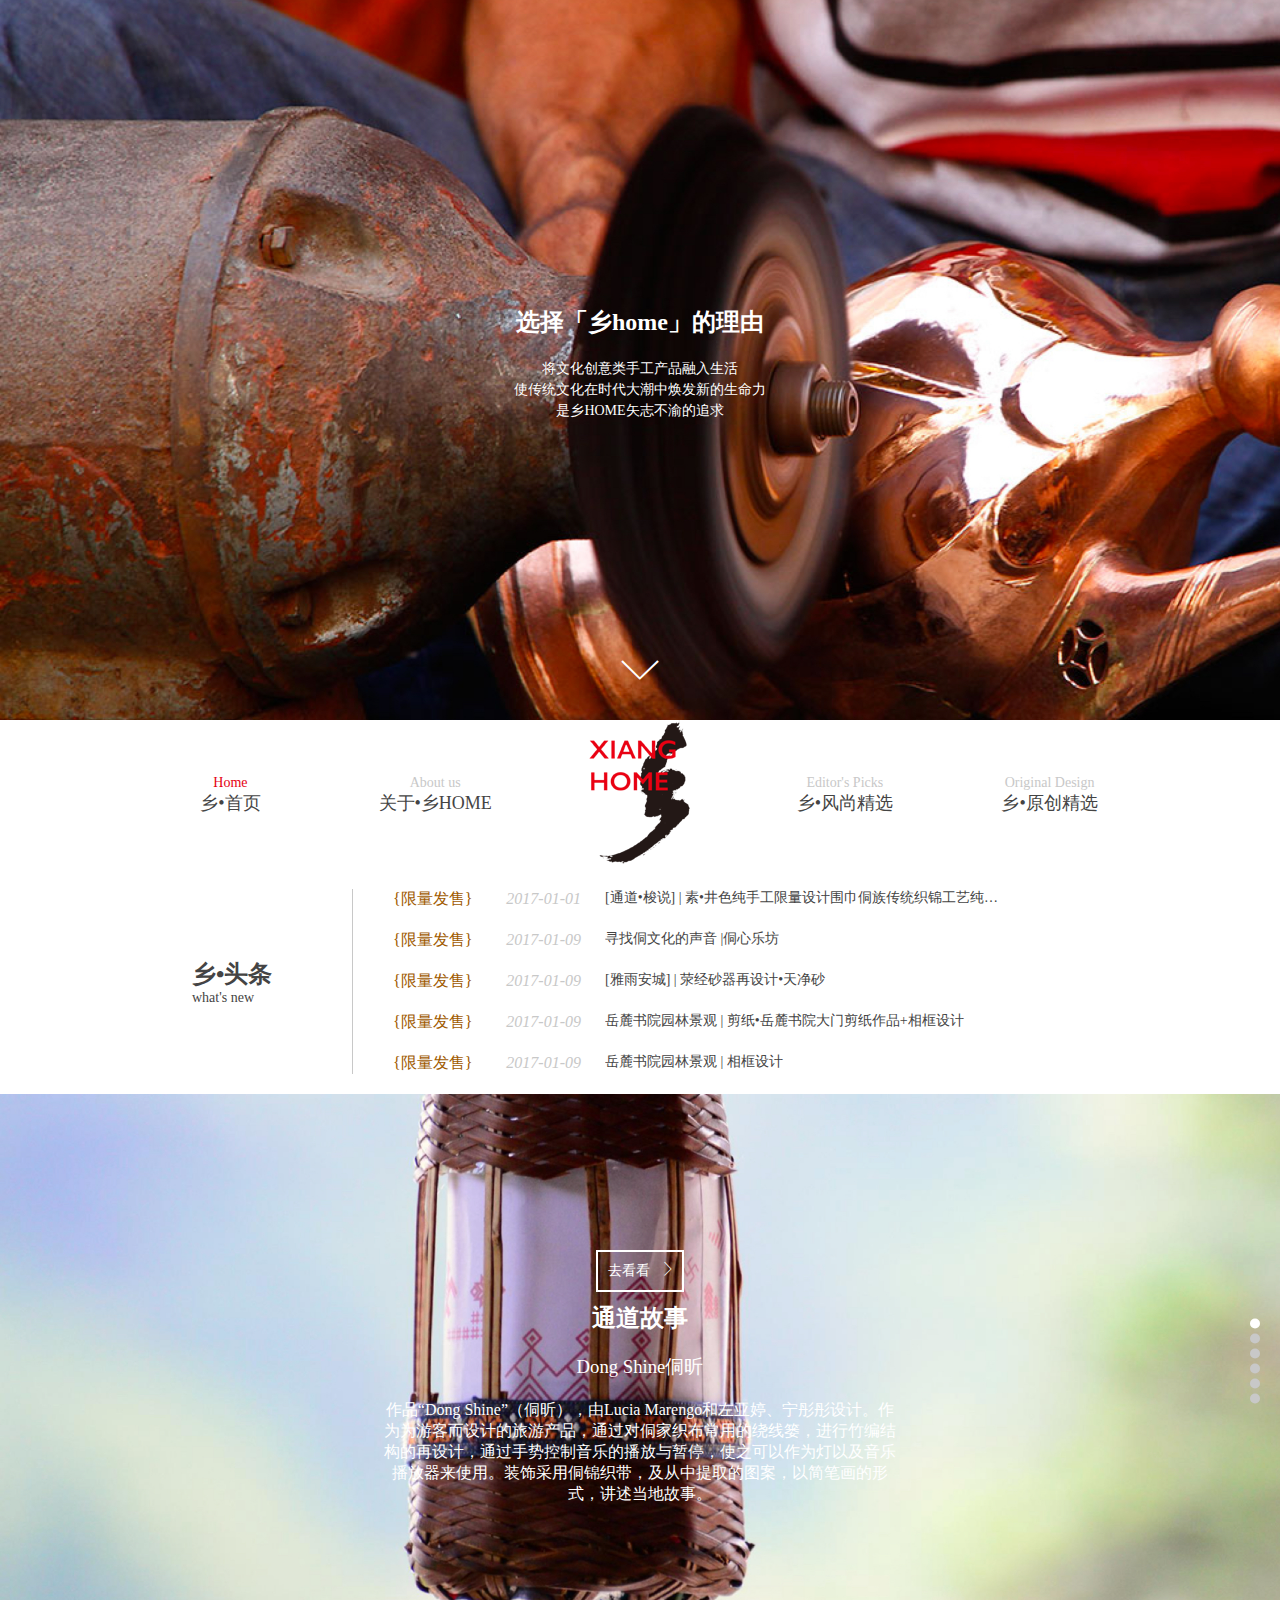
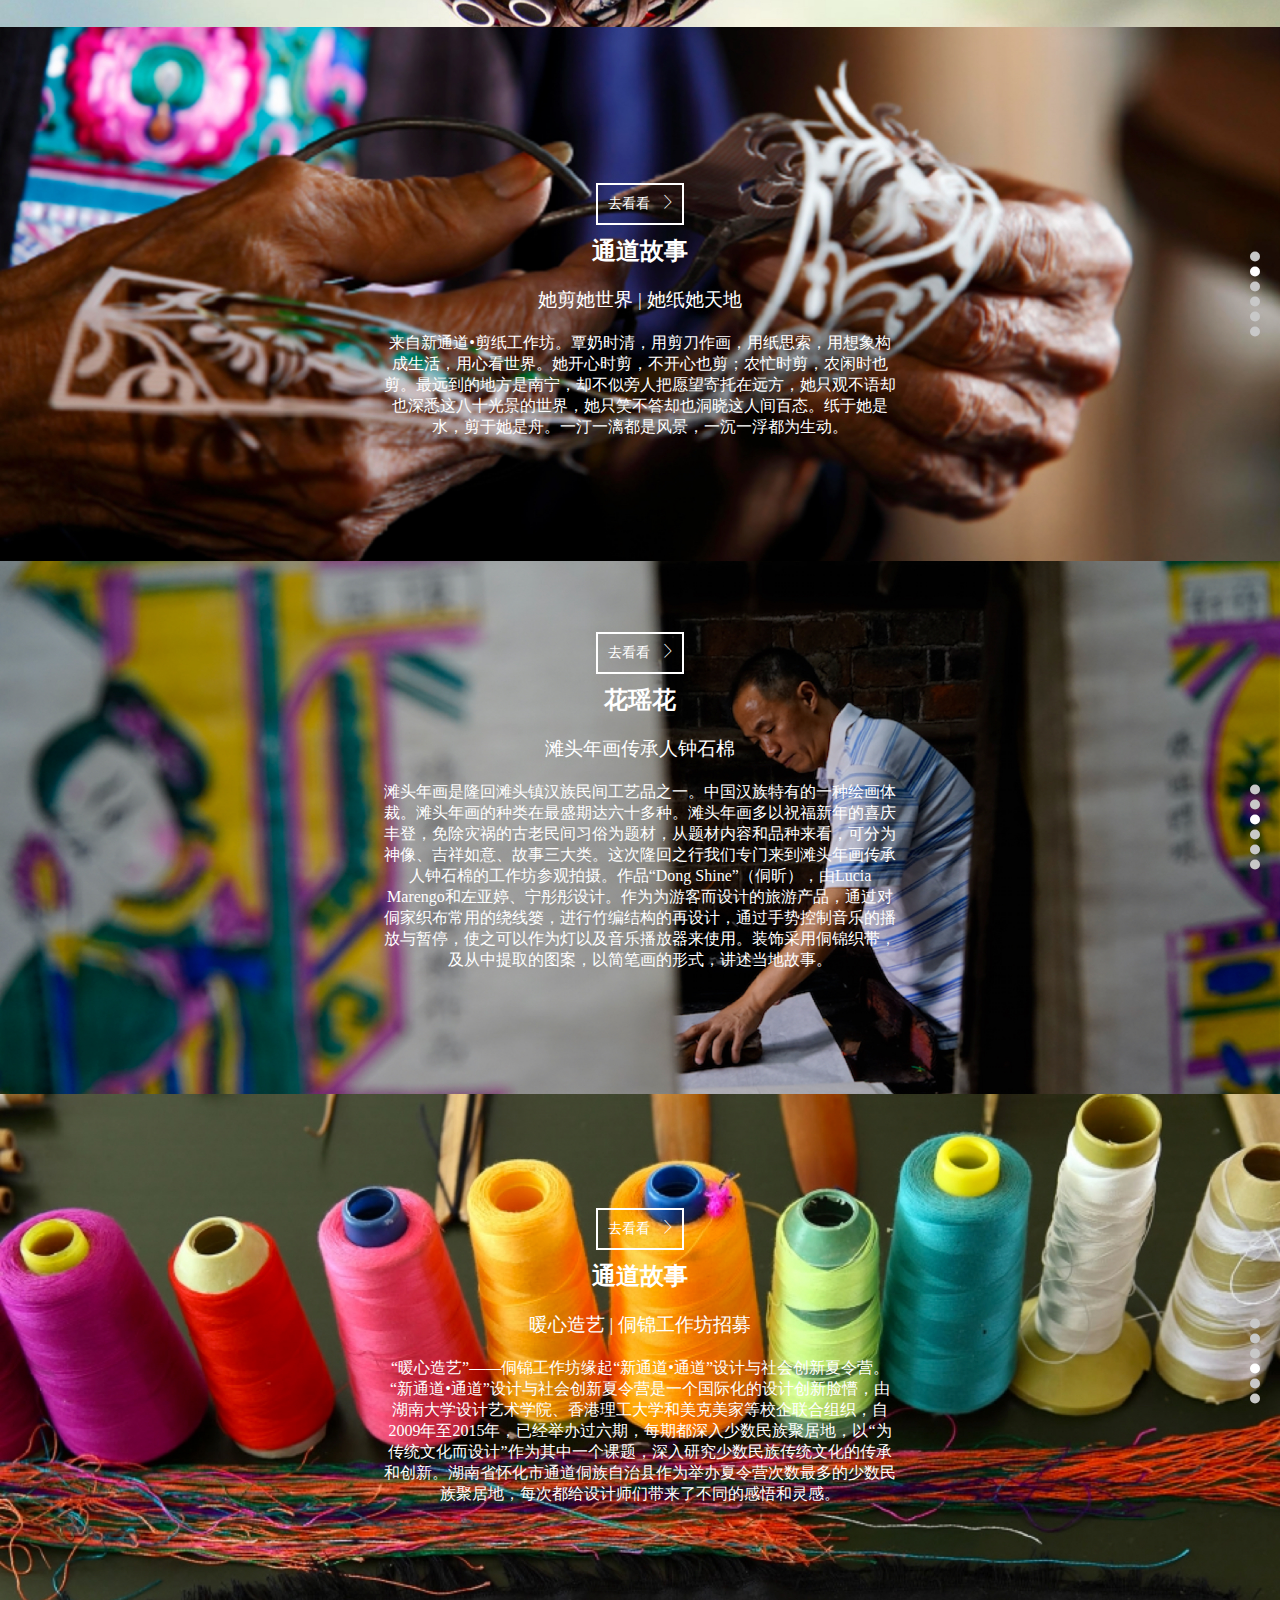
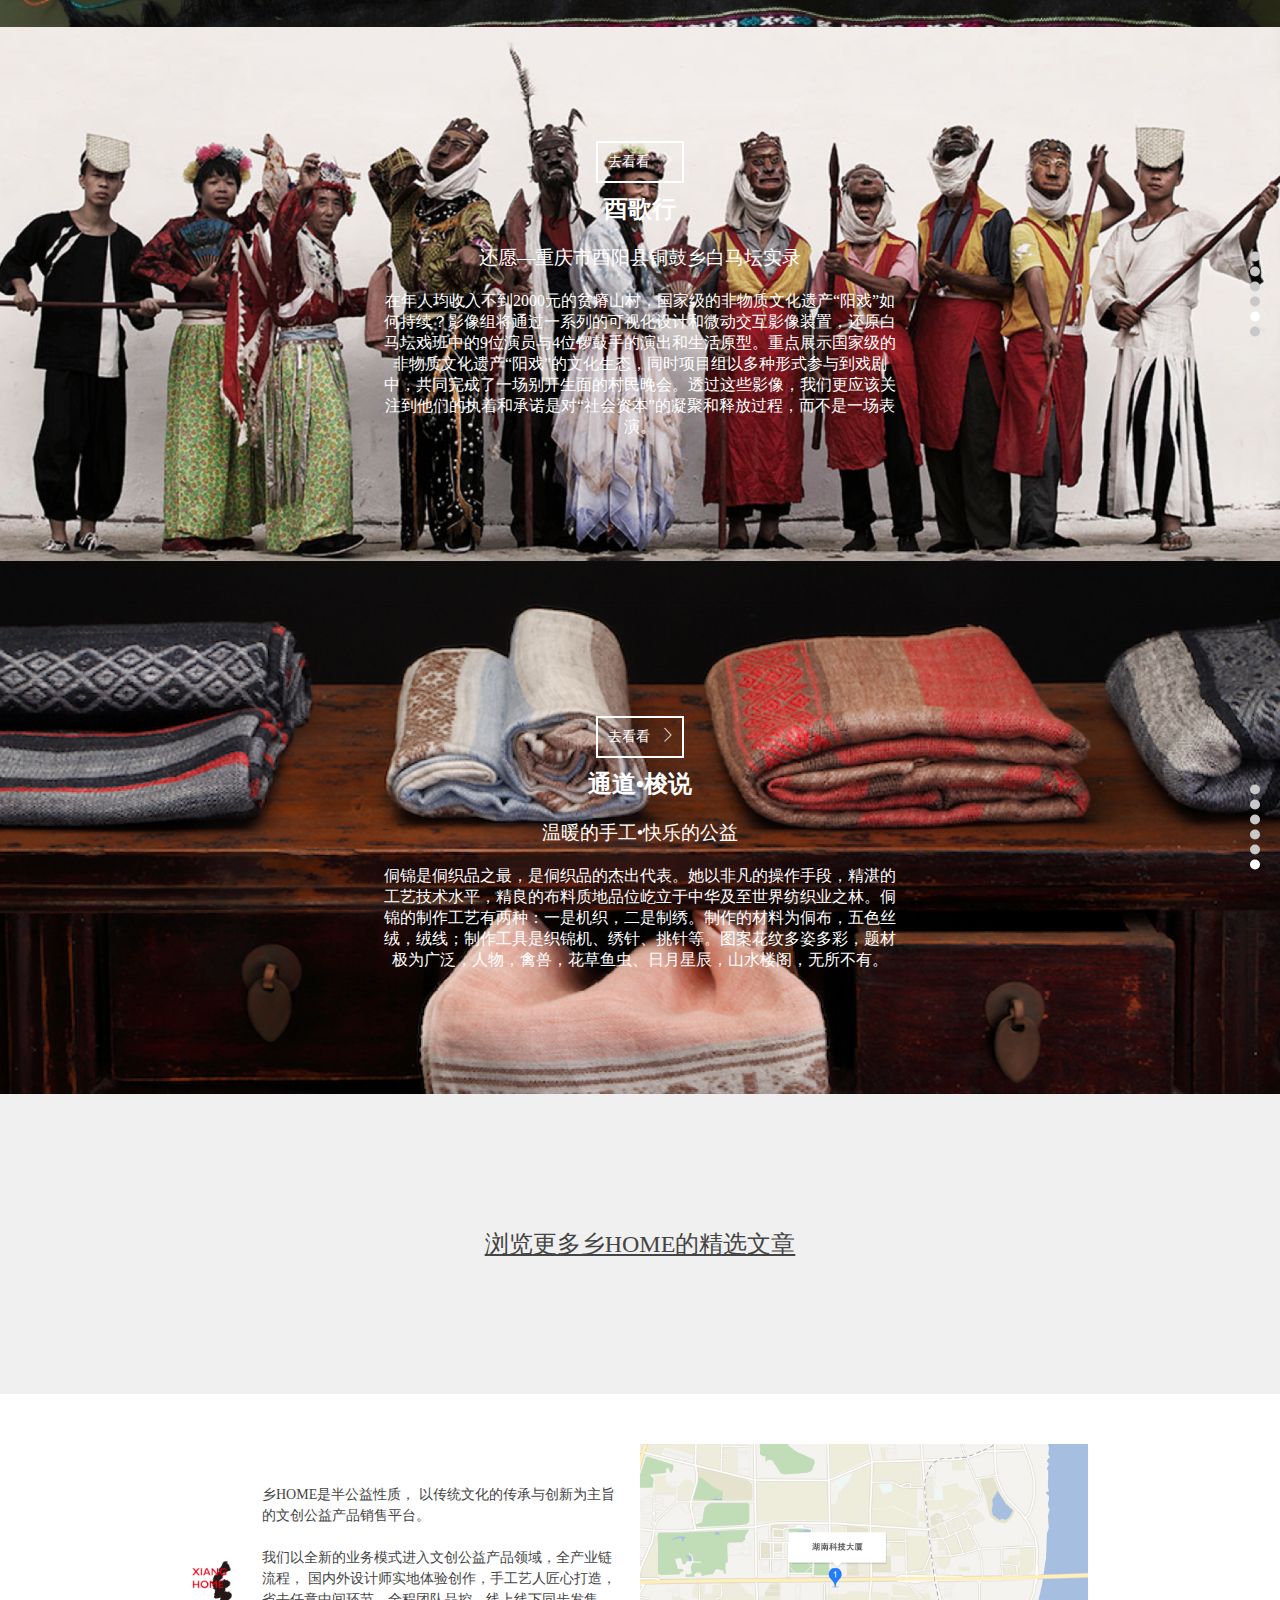
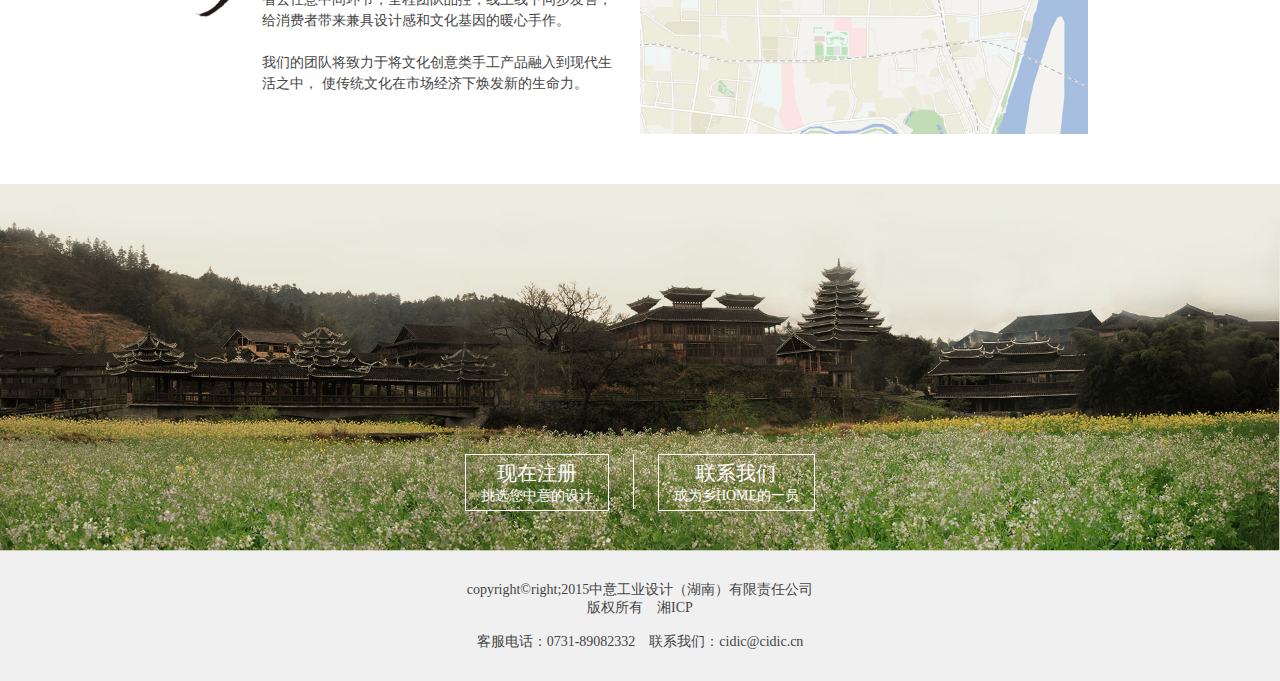
==== index.html @ becded0f "init" ====
<!DOCTYPE html>
<html>
<head>
    <meta charset="utf-8">
    <title>乡HOME</title>
    <link type="text/css" rel="stylesheet" href="static/css/src/icon.css">
    <link type="text/css" rel="stylesheet" href="static/css/src/main.css">
    <link type="text/css" rel="stylesheet" href="static/css/src/index.css">
</head>
<body>
<section class="zyPageTop">
    <img src="data/images/index/1.jpg">
    <div class="zyInfo">
        <h2 class="zyTitle">选择「乡home」的理由</h2>
        <p class="zyDescription">
            将文化创意类手工产品融入生活<br>
            使传统文化在时代大潮中焕发新的生命力<br>
            是乡HOME矢志不渝的追求
        </p>
    </div>
    <div class="zyDown icon-arrow-down"></div>
</section>

<script src="menu.js"></script>

<section class="zyFeatured">
    <h2 class="zyTitle">
        乡•头条
        <span class="zySubTitle">what's new</span>
    </h2>
    <ul class="zyFeaturedList">
        <li>
            <span class="zyItemType">{限量发售}</span>
            <span class="zyItemDate">2017-01-01</span>
            <h3 class="zyItemTitle zyTextEllipsis">[通道•梭说] | 素•井色纯手工限量设计围巾侗族传统织锦工艺纯棉  [2月...</h3>
        </li>
        <li>
            <span class="zyItemType">{限量发售}</span>
            <span class="zyItemDate">2017-01-09</span>
            <h3 class="zyItemTitle zyTextEllipsis">寻找侗文化的声音 |侗心乐坊</h3>
        </li>
        <li>
            <span class="zyItemType">{限量发售}</span>
            <span class="zyItemDate">2017-01-09</span>
            <h3 class="zyItemTitle zyTextEllipsis">[雅雨安城] | 荥经砂器再设计•天净砂</h3>
        </li>
        <li>
            <span class="zyItemType">{限量发售}</span>
            <span class="zyItemDate">2017-01-09</span>
            <h3 class="zyItemTitle zyTextEllipsis">岳麓书院园林景观 | 剪纸•岳麓书院大门剪纸作品+相框设计</h3>
        </li>
        <li>
            <span class="zyItemType">{限量发售}</span>
            <span class="zyItemDate">2017-01-09</span>
            <h3 class="zyItemTitle zyTextEllipsis">岳麓书院园林景观 | 相框设计</h3>
        </li>
    </ul>
</section>

<section class="zyPosts">
    <div class="zyPostsItem">
        <img src="data/images/index/l_articlefm1.jpg">
        <div class="zyInfo">
            <a href="#" class="zyLink">
                去看看
                <span class="icon-arrow-right"></span>
            </a>
            <h2 class="zyCategory">通道故事</h2>
            <h3 class="zyTitle">Dong Shine侗昕</h3>
            <p class="zyDescription">
                作品“Dong Shine”（侗昕），由Lucia Marengo和左亚婷、宁彤彤设计。作为为游客而设计的旅游产品，通过对侗家织布常用的绕线篓，进行竹编结构的再设计，通过手势控制音乐的播放与暂停，使之可以作为灯以及音乐播放器来使用。装饰采用侗锦织带，及从中提取的图案，以简笔画的形式，讲述当地故事。
            </p>
        </div>
        <div class="zyPagination">
            <span class="zyItem zyActive"></span>
            <span class="zyItem"></span>
            <span class="zyItem"></span>
            <span class="zyItem"></span>
            <span class="zyItem"></span>
            <span class="zyItem"></span>
        </div>
    </div>
    <div class="zyPostsItem">
        <img src="data/images/index/l_articlefm2.jpg">
        <div class="zyInfo">
            <a href="#" class="zyLink">
                去看看
                <span class="icon-arrow-right"></span>
            </a>
            <h2 class="zyCategory">通道故事</h2>
            <h3 class="zyTitle">她剪她世界 | 她纸她天地</h3>
            <p class="zyDescription">
                来自新通道•剪纸工作坊。覃奶时清，用剪刀作画，用纸思索，用想象构成生活，用心看世界。她开心时剪，不开心也剪；农忙时剪，农闲时也剪。最远到的地方是南宁，却不似旁人把愿望寄托在远方，她只观不语却也深悉这八十光景的世界，她只笑不答却也洞晓这人间百态。纸于她是水，剪于她是舟。一汀一漓都是风景，一沉一浮都为生动。
            </p>
        </div>
        <div class="zyPagination">
            <span class="zyItem"></span>
            <span class="zyItem zyActive"></span>
            <span class="zyItem"></span>
            <span class="zyItem"></span>
            <span class="zyItem"></span>
            <span class="zyItem"></span>
        </div>
    </div>
    <div class="zyPostsItem">
        <img src="data/images/index/l_articlefm3.jpg">
        <div class="zyInfo">
            <a href="#" class="zyLink">
                去看看
                <span class="icon-arrow-right"></span>
            </a>
            <h2 class="zyCategory">花瑶花</h2>
            <h3 class="zyTitle">滩头年画传承人钟石棉</h3>
            <p class="zyDescription">
                滩头年画是隆回滩头镇汉族民间工艺品之一。中国汉族特有的一种绘画体裁。滩头年画的种类在最盛期达六十多种。滩头年画多以祝福新年的喜庆丰登，免除灾祸的古老民间习俗为题材，从题材内容和品种来看，可分为神像、吉祥如意、故事三大类。这次隆回之行我们专门来到滩头年画传承人钟石棉的工作坊参观拍摄。作品“Dong Shine”（侗昕），由Lucia Marengo和左亚婷、宁彤彤设计。作为为游客而设计的旅游产品，通过对侗家织布常用的绕线篓，进行竹编结构的再设计，通过手势控制音乐的播放与暂停，使之可以作为灯以及音乐播放器来使用。装饰采用侗锦织带，及从中提取的图案，以简笔画的形式，讲述当地故事。
            </p>
        </div>
        <div class="zyPagination">
            <span class="zyItem"></span>
            <span class="zyItem"></span>
            <span class="zyItem zyActive"></span>
            <span class="zyItem"></span>
            <span class="zyItem"></span>
            <span class="zyItem"></span>
        </div>
    </div>
    <div class="zyPostsItem">
        <img src="data/images/index/l_articlefm4.jpg">
        <div class="zyInfo">
            <a href="#" class="zyLink">
                去看看
                <span class="icon-arrow-right"></span>
            </a>
            <h2 class="zyCategory">通道故事</h2>
            <h3 class="zyTitle">暖心造艺 | 侗锦工作坊招募</h3>
            <p class="zyDescription">
                “暖心造艺”——侗锦工作坊缘起“新通道•通道”设计与社会创新夏令营。“新通道•通道”设计与社会创新夏令营是一个国际化的设计创新脸懵，由湖南大学设计艺术学院、香港理工大学和美克美家等校企联合组织，自2009年至2015年，已经举办过六期，每期都深入少数民族聚居地，以“为传统文化而设计”作为其中一个课题，深入研究少数民族传统文化的传承和创新。湖南省怀化市通道侗族自治县作为举办夏令营次数最多的少数民族聚居地，每次都给设计师们带来了不同的感悟和灵感。
            </p>
        </div>
        <div class="zyPagination">
            <span class="zyItem"></span>
            <span class="zyItem"></span>
            <span class="zyItem"></span>
            <span class="zyItem zyActive"></span>
            <span class="zyItem"></span>
            <span class="zyItem"></span>
        </div>
    </div>
    <div class="zyPostsItem">
        <img src="data/images/index/l_articlefm5.jpg">
        <div class="zyInfo">
            <a href="#" class="zyLink">
                去看看
                <span class="icon-arrow-right"></span>
            </a>
            <h2 class="zyCategory">酉歌行</h2>
            <h3 class="zyTitle">还愿—重庆市酉阳县铜鼓乡白马坛实录</h3>
            <p class="zyDescription">
                在年人均收入不到2000元的贫瘠山村，国家级的非物质文化遗产“阳戏”如何持续？影像组将通过一系列的可视化设计和微动交互影像装置，还原白马坛戏班中的9位演员与4位锣鼓手的演出和生活原型。重点展示国家级的非物质文化遗产“阳戏”的文化生态，同时项目组以多种形式参与到戏剧中，共同完成了一场别开生面的村民晚会。透过这些影像，我们更应该关注到他们的执着和承诺是对“社会资本”的凝聚和释放过程，而不是一场表演。
            </p>
        </div>
        <div class="zyPagination">
            <span class="zyItem"></span>
            <span class="zyItem"></span>
            <span class="zyItem"></span>
            <span class="zyItem"></span>
            <span class="zyItem zyActive"></span>
            <span class="zyItem"></span>
        </div>
    </div>
    <div class="zyPostsItem">
        <img src="data/images/index/l_articlefm6.jpg">
        <div class="zyInfo">
            <a href="#" class="zyLink">
                去看看
                <span class="icon-arrow-right"></span>
            </a>
            <h2 class="zyCategory">通道•梭说</h2>
            <h3 class="zyTitle">温暖的手工•快乐的公益</h3>
            <p class="zyDescription">
                侗锦是侗织品之最，是侗织品的杰出代表。她以非凡的操作手段，精湛的工艺技术水平，精良的布料质地品位屹立于中华及至世界纺织业之林。侗锦的制作工艺有两种：一是机织，二是制绣。制作的材料为侗布，五色丝绒，绒线；制作工具是织锦机、绣针、挑针等。图案花纹多姿多彩，题材极为广泛，人物，禽兽，花草鱼虫、日月星辰，山水楼阁，无所不有。
            </p>
        </div>
        <div class="zyPagination">
            <span class="zyItem"></span>
            <span class="zyItem"></span>
            <span class="zyItem"></span>
            <span class="zyItem"></span>
            <span class="zyItem"></span>
            <span class="zyItem zyActive"></span>
        </div>
    </div>
    <div class="zyPostsItem">
        <a class="zyMore">浏览更多乡HOME的精选文章</a>
    </div>
</section>

<section class="zyAbout">
    <div class="zyInfo zyColumn">
        乡HOME是半公益性质，
        以传统文化的传承与创新为主旨的文创公益产品销售平台。
        <br><br>
        我们以全新的业务模式进入文创公益产品领域，全产业链流程，
        国内外设计师实地体验创作，手工艺人匠心打造，
        省去任意中间环节，全程团队品控，线上线下同步发售，
        给消费者带来兼具设计感和文化基因的暖心手作。
        <br><br>
        我们的团队将致力于将文化创意类手工产品融入到现代生活之中，
        使传统文化在市场经济下焕发新的生命力。
    </div>
    <img class="zyAddressImg zyColumn" src="static/images/src/address.jpg">
</section>

<section class="zyAction">
    <img src="data/images/index/3.jpg">
    <div class="zyActionBtns">
        <a href="#" class="zyActionBtn">
            现在注册
            <span class="zyText">挑选您中意的设计</span>
        </a>
        <span class="zySep">分割线</span>
        <a href="#" class="zyActionBtn">
            联系我们
            <span class="zyText">成为乡HOME的一员</span>
        </a>
    </div>
</section>

<script src="footer.js"></script>

<script src="static/js/lib/jquery-2.0.3.min.js"></script>
<script>
var pageName="index";
</script>
<script src='static/js/src/common.js'></script>
</body>
</html>
---- static/css/src/icon.css ----
@font-face {
  font-family: 'icomoon';
  src:  url('fonts/icomoon.eot?c2fz3b');
  src:  url('fonts/icomoon.eot?c2fz3b#iefix') format('embedded-opentype'),
    url('fonts/icomoon.ttf?c2fz3b') format('truetype'),
    url('fonts/icomoon.woff?c2fz3b') format('woff'),
    url('fonts/icomoon.svg?c2fz3b#icomoon') format('svg');
  font-weight: normal;
  font-style: normal;
}

[class^="icon-"], [class*=" icon-"] {
  /* use !important to prevent issues with browser extensions that change fonts */
  font-family: 'icomoon' !important;
  speak: none;
  font-style: normal;
  font-weight: normal;
  font-variant: normal;
  text-transform: none;
  line-height: 1;

  /* Better Font Rendering =========== */
  -webkit-font-smoothing: antialiased;
  -moz-osx-font-smoothing: grayscale;
}

.icon-arrow-left:before {
  content: "\e900";
}
.icon-arrow-top:before {
  content: "\e901";
}
.icon-arrow-right:before {
  content: "\e902";
}
.icon-user:before {
  content: "\e903";
}
.icon-star:before {
  content: "\e904";
}
.icon-arrow-down:before {
  content: "\e905";
}
---- static/css/src/main.css ----
body{
    padding: 0px;
    margin: 0px;
    font-family: Arail,"Microsoft YaHei","Heiti";
    color: #444;
}
a{
    text-decoration: none;
}
ul{
    list-style: none;
    padding: 0px;
    margin: 0px;
}
li{
    display: inline-block;
}
img{
    width: 100%;
    height: auto;
    display: block;
}
.zyTextEllipsis{
    overflow: hidden;
    white-space: nowrap;
    text-overflow: ellipsis;
}

.zyLogo img{
    width: auto;
    display: inline;
}
.zyMain{
    width: 70%;
    margin: 40px auto;
}
.zyDown{
    color: #fff;
    font-size: 20px;
    position: absolute;
    bottom:40px;
    left:50%;
    transform:translateX(-50%);
    cursor: pointer;
}
.zyHidden{
    display: none!important;
}
/*****************components********************/
.zyInputGroup{
    position: relative;
    display: flex;
    margin: 20px 0px;
}
.zyInputGroup .zyInput{
    border-top-left-radius: 5px;
    border-bottom-left-radius: 5px;
    flex:1;
    border:2px solid #444;
    box-sizing: border-box;
    padding:0px 10px;
}
.zyInputGroup .zyBtn{
    height: 40px;
    line-height: 40px;
    width: 100px;
    text-align: center;
    background: #444;
    color: #fff;
    border-top-right-radius: 5px;
    border-bottom-right-radius: 5px;
    margin-left: auto;
    border: none;
    cursor: pointer;
}

/***************menu*****************/
.zyMenu{
    width: 80%;
    margin: 0px auto;
    text-align: center;
    font-size: 0px;
}
.zyMenu li{
    width: 20%;
    vertical-align: middle;
}
.zyMenu li a{
    color: #444;
    font-size: 18px;
    text-align: center;
    display: block;
}
.zyMenu li a .zyTop{
    color: #c8c8c8;
    font-size: 14px;
    display: block;
}
.zyMenu li a:hover .zyTop,.zyMenu li a.zyActive .zyTop{
    color: #e50112;
}
/************页面共用顶部*************/
.zyPageTop{
    text-align:center;
    position: relative;
}
.zyPageTop .zyArrow{
    position: absolute;
    bottom:40px;
    left: 50%;
}
.zyPageTop .zyInfo{
    position: absolute;
    top:50%;
    left:50%;
    transform:translate(-50%,-50%);
    color: #fff;
}
.zyPageTop .zyDescription{
    font-size: 14px;
    line-height: 21px;
}
.zyFooter{
    text-align: center;
    background: #f0f0f0;
    font-size: 14px;
    padding: 30px 0px;
}

/*********************lists***********************/
/**
*风尚精选分类
*/
.zyList{
    margin: 20px auto;
}
.zyList .zyItem{
    display: inline-block;
    margin: 10px 5px;
    border-radius: 5px;
    background: #f0f0f0;
    color: #444;
    padding: 0px 15px;
    height: 87px;
    line-height: 87px;
    vertical-align: top;
    min-width: 100px;
    text-align: center;
}
.zyList .zyItem.zyTitle{
    border-right: 1px solid #c8c8c8;
    border-radius: 0px;
    padding: 0px 30px 0px 0px;
    background: url(../../images/src/fashionFeatured.png) no-repeat;
    height: 87px;
    width: 271px;
}
.zyList .zyItem:not(.zyTitle):hover,.zyList .zyItem.zyActive{
    background: #000;
    color: #fff;
    cursor: pointer;
}
/**
* 评论
*/
.zyList1{
    margin: 20px 0px;
}
.zyList1 .zyItem{
    display: inline-block;
    margin: 5px 10px;
    border-radius: 5px;
    background: #f0f0f0;
    color: #444;
    width: 100px;
    height: 100px;
    padding: 10px;
    vertical-align: top;
}
.zyList1 .zyItem.zyTitle{
    background: url(../../images/src/comment.png) no-repeat left center;
    border-right: 1px solid #c8c8c8;
    border-radius: 0px;
    font-size: 24px;
    text-align: left;
    width: 158px;
    height: 100px;
    vertical-align: middle;
    padding-right: 20px;
}
.zyList1 .zyItem.zyTitle .zySubTitle{
    font-size: 16px;
}
.zyList1 .zyItem .zyDate{
    color: #c8c8c8;
    font-size: 12px;
}
.zyList1 .zyItem .zyContent{
    height: 80px;
    overflow: hidden;
    margin: 0px;
    font-size: 12px;
}
/*******
*原创精选的刷选
*/
.zyList2{

}
.zyList2 .zyItem{
    border-right: 1px solid #c8c8c8;
    color: #444;
    display: inline-block;
    width: 100px;
    text-align: center;
    margin-bottom: 50px;
}
.zyList2 .zyItem.zyTitle{
    background: url(../../images/src/original.png) no-repeat left center;
    border-right: 1px solid #c8c8c8;
    width: 270px;
    height: 93px;
    padding-right: 20px;
    float: left;
    margin: 0px;
}
.zyList2 .zyItem:not(.zyTitle):hover,.zyList2 .zyItem.zyActive{
    color: #a05a00;
    cursor: pointer;
}
/***
*原创精选刷选结果
*/
.zyList3{
    width: 90%;
    margin: auto;
    font-size: 0px;
}
.zyList3 .zyItem{
    width: 18%;
    margin-right: 2.5%;
    margin-top: 2.5%;
    display: inline-block;
    font-size:14px;
    vertical-align: top;
}
.zyList3 .zyItem:nth-child(5n){
    margin-right: 0px;
}
.zyList3 .zyItem .zyTitle{
    font-size: 16px;
    font-weight: normal;
    margin: 10px 0px;
    color: #444;
}
.zyList3 .zyItem .zyPrice{
    color: #e50112;
    font-style: italic;
}
.zyList3 .zyItem .zyTip{
    font-size: 12px;
    color: #c8c8c8;
}
/************************post list******************************/
.zyListFirstBig{
    margin: 30px auto;
    font-size: 0px;
}
.zyListFirstBig .zyItem{
    width: 32%;
    margin-top: 2%;
    margin-left: 2%;
    position: relative;
    vertical-align: top;
}
.zyListFirstBig .zyItem:nth-child(3n+1){
    margin-left: 0px;
}
.zyListFirstBig .zyItem.zyFirst{
    width: 66%;
    float: left;
}
.zyListFirstBig .zyItem .zyInfo{
    color: #fff;
    position: absolute;
    top:50%;
    left:50%;
    transform:translate(-50%,-50%);
    font-size:14px;
}
/**********************文章详情***************************/
.zyPostDetail{
    margin: 50px auto;
}
.zyPostDetail .zyInfo{
    text-align: center;
}
.zyPostDetail .zyInfo .zyDate{

}
.zyPostDetail .zyInfo .zyTitle{
    color: #444;
}

.zyPostDetail p{
    width: 80%;
    margin: 20px auto;
    font-size: 14px;
    line-height: 21px;
}
.zyPostDetail .zyCollect{
    text-align: center;
    width: 100px;
    margin: 50px auto;
    font-size: 20px;
    color: #444;
    cursor: pointer;
}
.zyPostDetail .zyCollect [class^="icon-"]{
    color: #c8c8c8;
}
.zyTags{
    margin: 20px 0px;
}
.zyTags .zyTag{
    border-radius: 20px;
    display: inline-block;
    margin: 5px;
    padding: 5px 10px;
    background: #c8c8c8;
}
.zyComments{

}
/**************文章详情页旁边的商品介绍**********************/
.zySidePanel{
    position: fixed;
    top:0px;
    right:0px;
    height: 100%;
    width: 100px;
    padding: 10px;
    background: #f0f0f0;
    box-sizing: border-box;
    transition:all 0.5s ease-in;
}
.zySidePanel .zyExpand{
    position: absolute;
    top:50%;
    left:-30px;
    font-size: 36px;
    font-weight: bold;
    cursor: pointer;
}
.zySidePanel .zyTitle{
    font-size: 18px;
    text-align: center;
    font-weight: normal;
    margin: 0px;
}
.zySidePanel .zyTitle .zySubTitle{
    font-size: 14px;
    display: block;
}
.zySidePanel .zySeg{
    font-size: 0px;
    border-top:1px dashed #c8c8c8;
    margin: 5px 0px;
}
.zySidePanel .zyLinks{
    display: block;
    margin: 10px 0px;
    position: relative;
    color: #444;
    background: #fff;
}
.zySidePanel .zyLinks img{
    width: 80px;
}
.zySidePanel .zyLinks .zyInfo{
    position: absolute;
    top:0px;
    left:80px;
    right:40px;
    height: 100%;
    padding: 5px;
    overflow: hidden;
    box-sizing: border-box;
    display: none;
}
.zySidePanel .zyLinks .zyMore{
    position: absolute;
    right: 5px;
    top:50%;
    transform:translateY(-50%);
    font-size: 14px;
    border: 1px solid #c8c8c8;
    border-radius: 5px;
    padding: 8px;
    display: none;
}
.zySidePanel .zyLinks .zyInfo .zyInfoTitle{
    font-size: 14px;
    margin: 0px;
}
.zySidePanel .zyLinks .zyInfo .zyInfoDesc{
    font-size: 10px;
    margin: 5px 0px;
}
.zySidePanel .zyLinks .zyInfo .zyInfoPrice{
    font-size: 16px;
    color: #e50112;
    position: absolute;
    bottom:5px;
    left:5px;
    background: #fff;
    width: 100%;
    height: 28px;
    line-height: 28px;
}
.zySidePanel.zyActive{
    width: 400px;
}
.zySidePanel.zyActive .zyLinks .zyInfo,.zySidePanel.zyActive .zyLinks .zyMore{
    display: block;
}
/*************************原创精品推荐********************/
.zyFeatureItem{
    position: relative;
    margin: 80px auto;
}
.zyFeatureItem .zyBg{

}
.zyFeatureItem .zyBgChild{
    width: auto;
    position: absolute;
    top:0px;
    left:50%;
    transform:translateX(-50%);
}
.zyFeatureItem .zyChildren{
    text-align: center;
    font-size: 0px;
    width: 88%;
    margin:-100px auto 0px auto;
}
.zyFeatureItem .zyChildren li{
    width: 23%;
    padding: 0 1%;
}
.zyFeatureItem .zyChildren1 li{
    width: 45%;
    padding:0 2%;
}
---- static/css/src/index.css ----
.zyFeatured{
    padding: 0px 15%;
    position: relative;
}
.zyFeatured .zyTitle{
    font-size: 24px;
    font-weight: bold;
    color: #444;
    display: inline-block;
    position: absolute;
    top:50%;
    left:15%;
    transform:translateY(-50%);
    margin: 0px;
}
.zyFeatured .zySubTitle{
    font-size:14px;
    font-weight: normal;
    display: block;
}
.zyFeaturedList{
    margin-left: 160px;
    border-left:1px solid #c8c8c8;
    padding: 0px 40px;
}
.zyFeaturedList li{
    display: block;
    margin: 20px 0px;
}
.zyFeaturedList .zyItemType{
    color: #a05a00;
}
.zyFeaturedList .zyItemDate{
    color: #c8c8c8;
    font-style: italic;
    margin: 0px 20px 0px 30px;
}
.zyFeaturedList .zyItemTitle{
    display: inline-block;
    width: 60%;
    margin: 0px;
    vertical-align: top;
    font-weight: normal;
    font-size: 14px;
    color: #444;
}

.zyPostsItem{
    position: relative;
}
.zyPostsItem .zyInfo{
    position: absolute;
    bottom:20%;
    right:50%;
    width: 40%;
    transform:translateX(50%);
    color: #fff;
    text-align: center;
}
.zyPostsItem .zyLink{
    padding: 10px;
    border: 2px solid #fff;
    color: #fff;
    display: inline-block;
    font-size: 14px;
}
.zyPostsItem .zyLink [class^="icon-"]{
    margin-left: 10px;
}
.zyPostsItem .zyCategory{
    margin: 10px 0px;
}
.zyPostsItem .zyTitle{
    margin: 20px 10px;
    font-weight: normal;
}
.zyPostsItem .zyMore{
    background: #f0f0f0;
    height: 300px;
    line-height: 300px;
    text-decoration: underline;
    font-size: 24px;
    display: block;
    text-align: center;
}
/*********************分页标志***************/
.zyPagination{
    position: absolute;
    right:20px;
    width: 10px;
    top:50%;
    transform:translateY(-50%);
    z-index: 5;
}
.zyPagination .zyItem{
    width: 10px;
    height: 10px;
    background: #c8c8c8;
    border-radius: 50%;
    display: block;
    margin: 5px 0px;
}
.zyPagination .zyItem.zyActive{
    background: #fff;
}
.zyAbout{
    font-size: 0px;
    padding:50px 15%;
}
.zyAbout .zyColumn{
    display: inline-block;
    vertical-align: middle;
    width: 50%;
}
.zyAbout .zyInfo{
    font-size: 14px;
    line-height: 21px;
    padding:0px 20px 0px 70px;
    position: relative;
    box-sizing: border-box;
}
.zyAbout .zyInfo:before{
    content: '';
    position: absolute;
    left:0px;
    top:0px;
    width: 40px;
    height: 100%;
    background: url(../../images/src/logo.png) no-repeat center center;
    background-size:contain;
}
.zyAction{
    position: relative;
}
.zyActionBtns{
    position: absolute;
    bottom:40px;
    left:50%;
    width: 500px;
    margin-left: -250px;
    text-align: center;
}
.zyActionBtns .zySep{
    background: #fff;
    display: inline-block;
    width: 1px;
    margin: 0px 20px;
    font-size:0px;
    vertical-align: top;
    height: 55px;
}
.zyActionBtns .zyActionBtn{
    color: #fff;
    border: 1px solid #fff;
    font-size: 20px;
    text-align: center;
    display: inline-block;
    padding: 5px 15px;
}
.zyActionBtns .zyActionBtn .zyText{
    font-size: 14px;
    display: block;
}
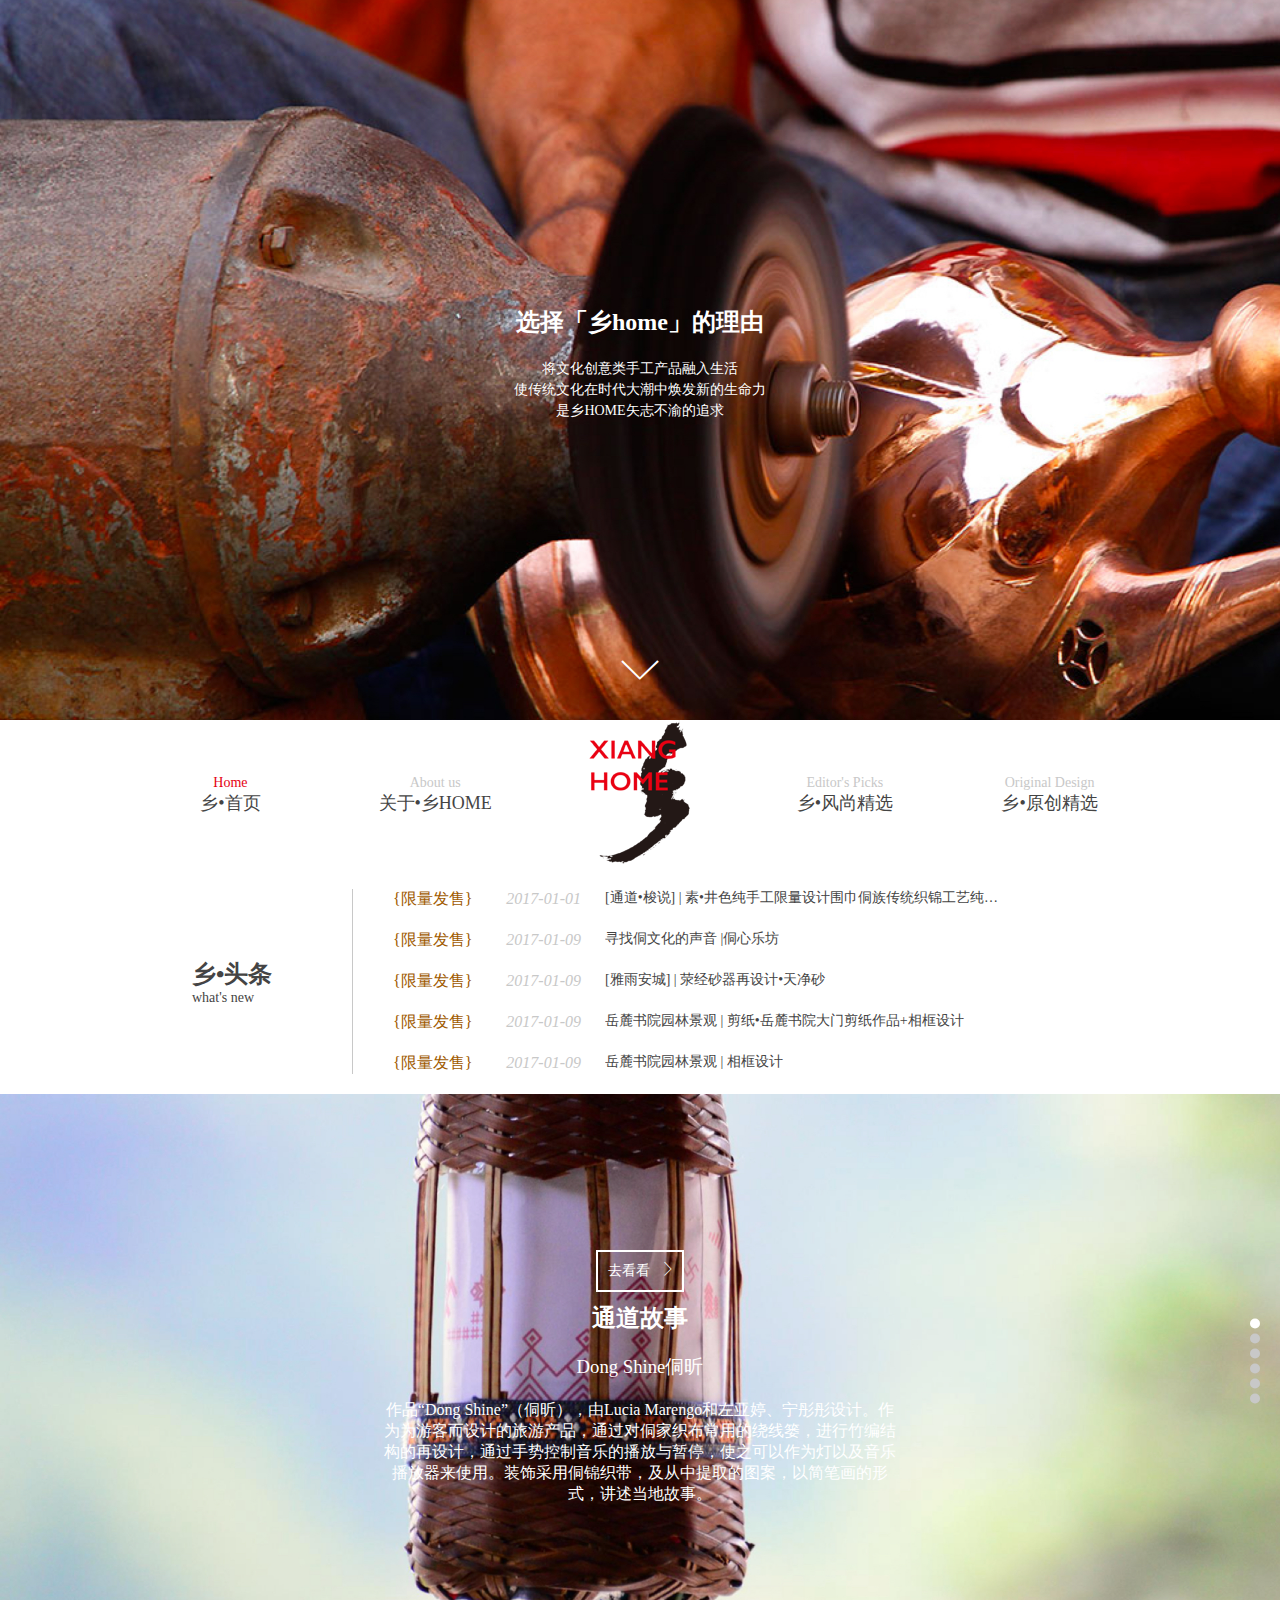
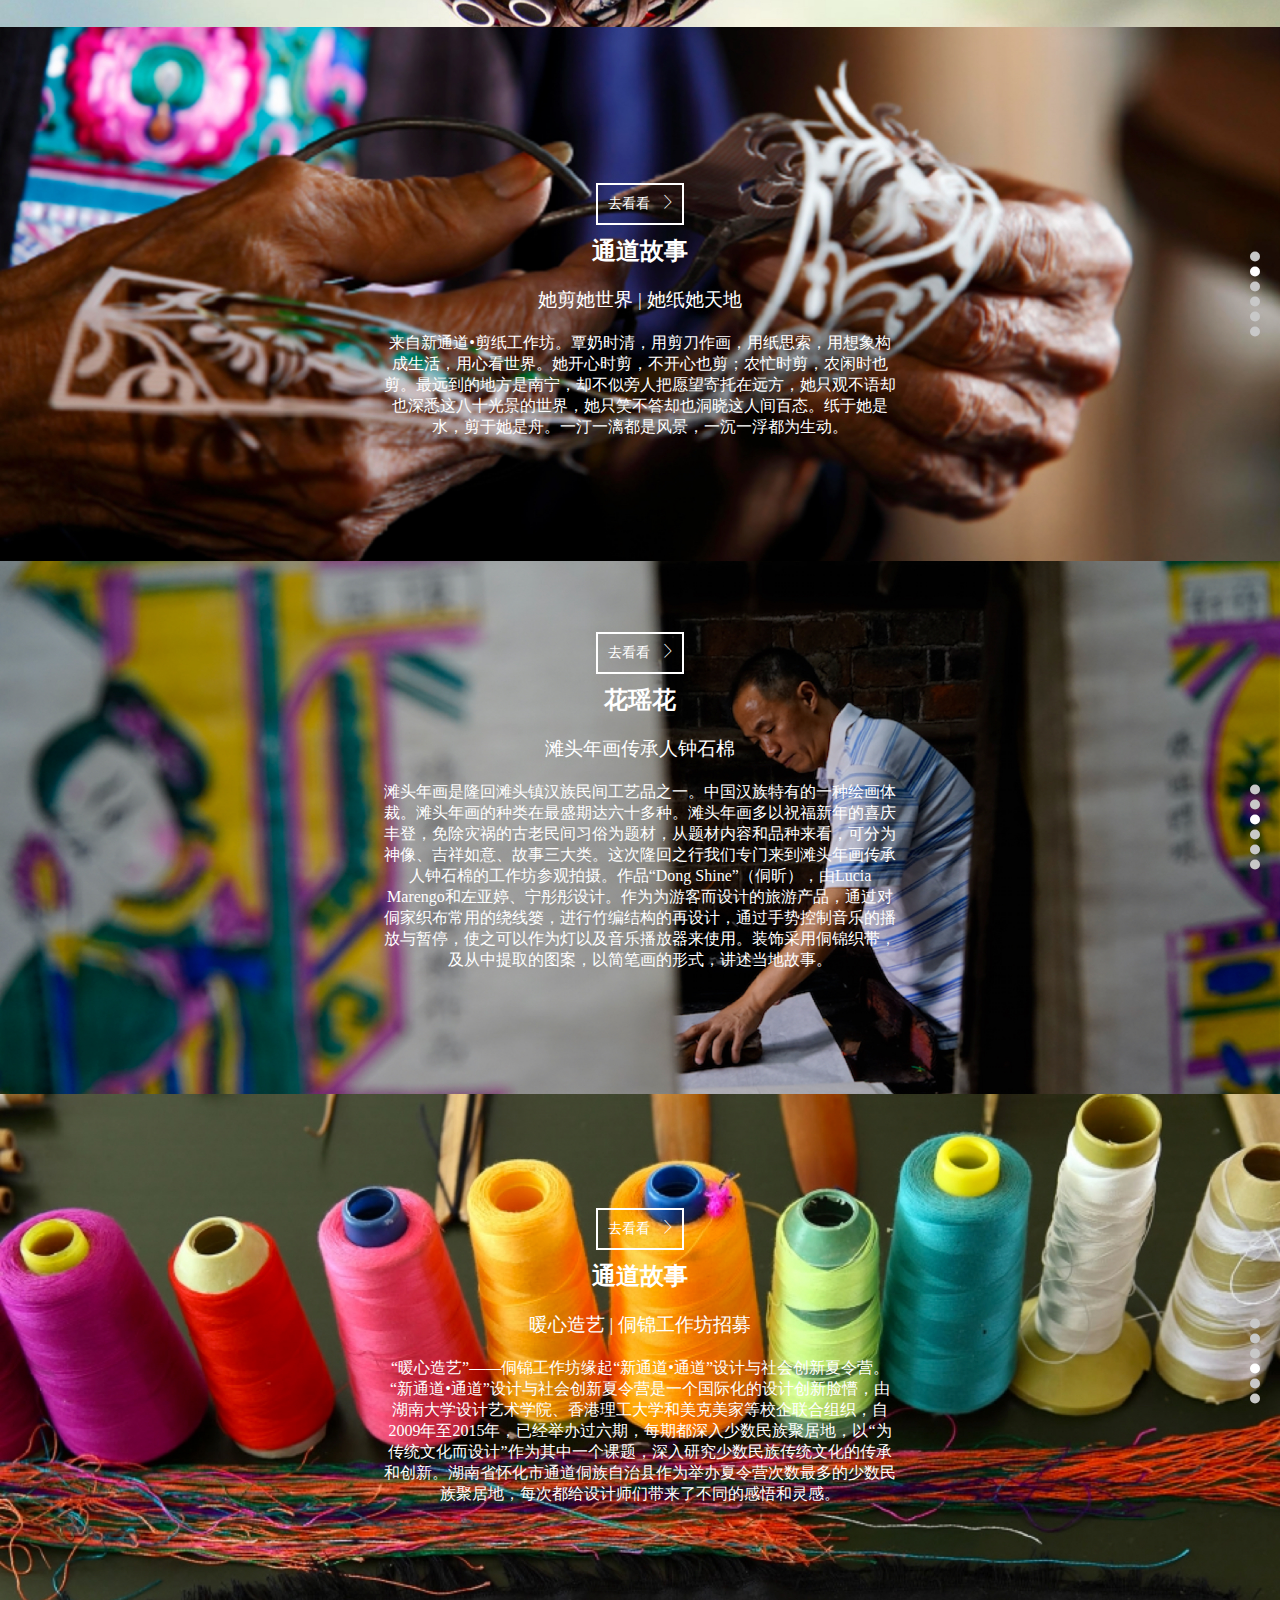
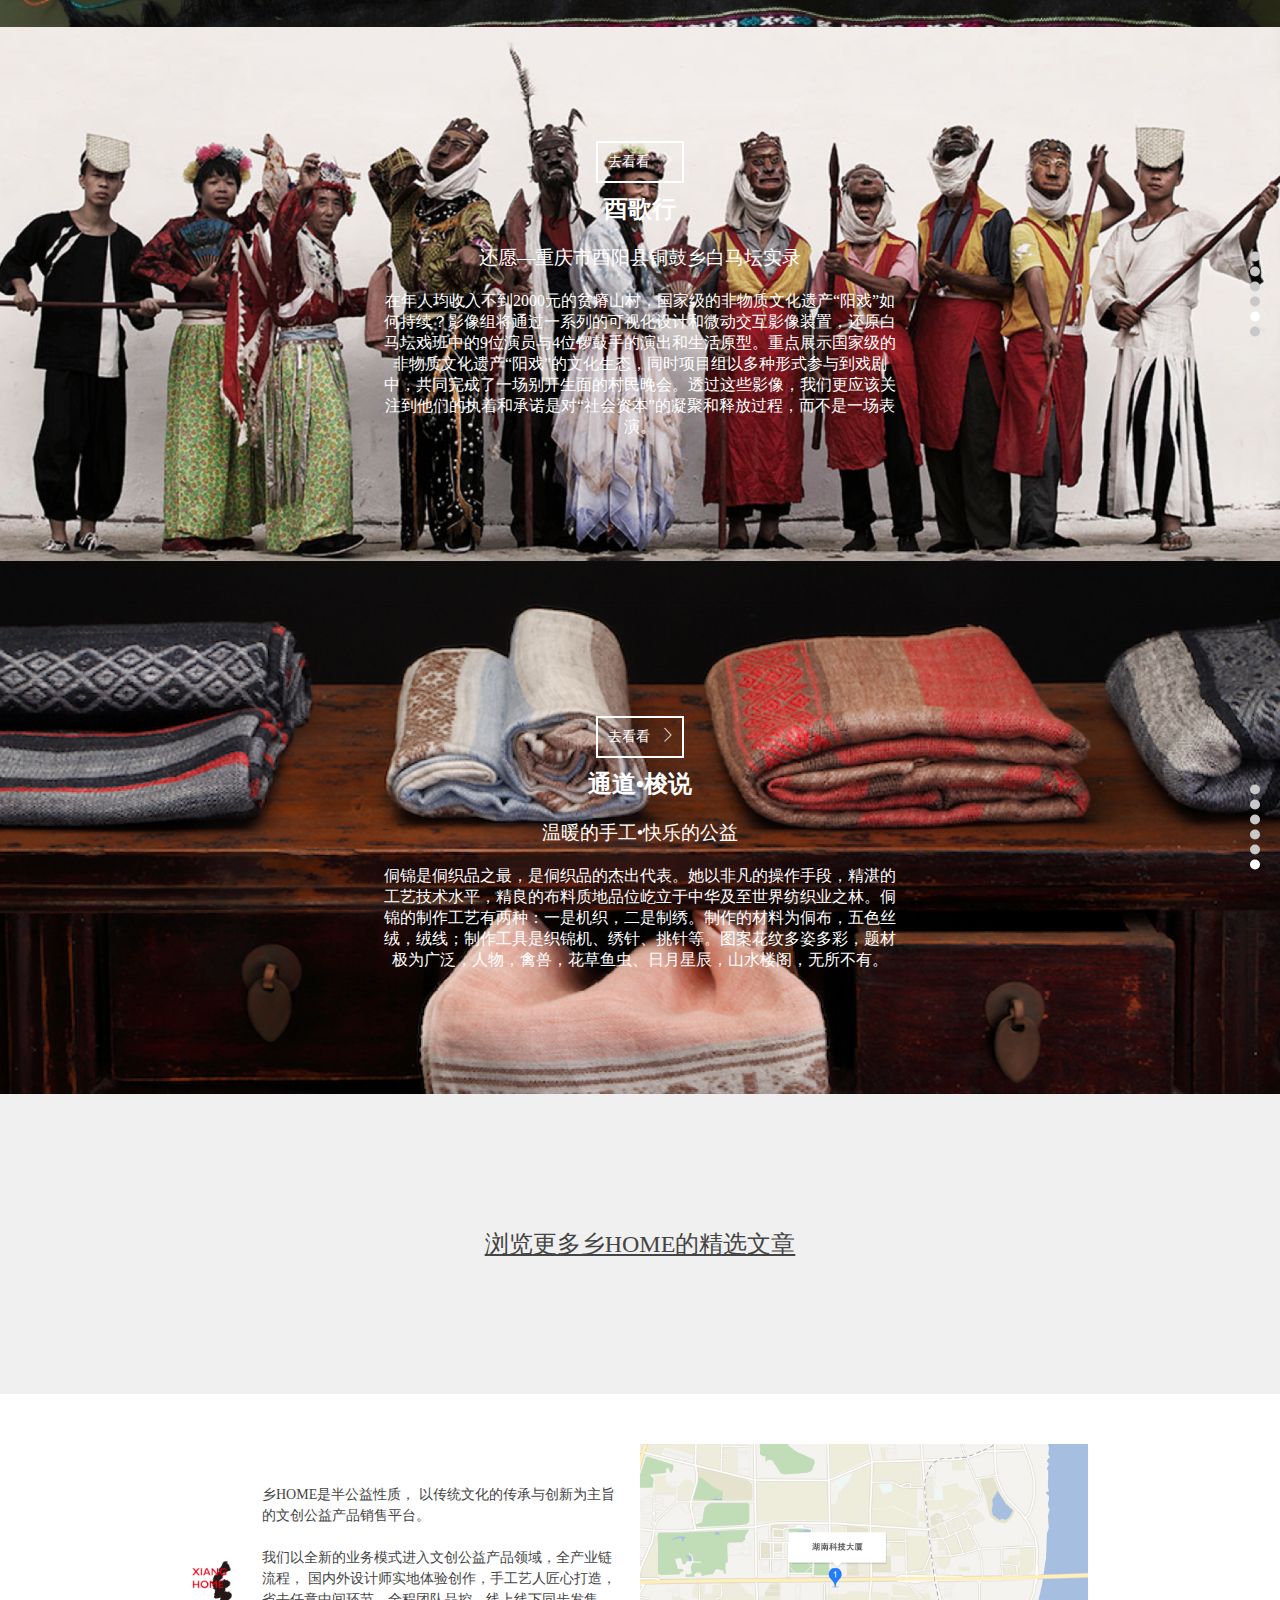
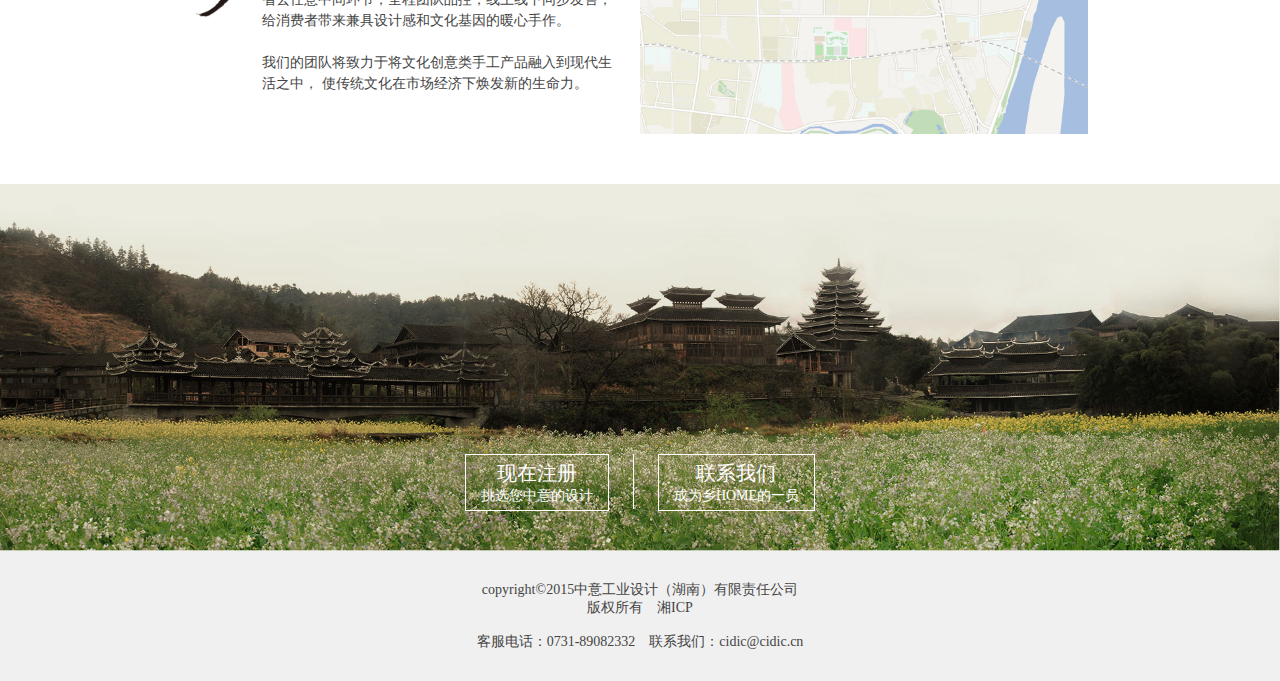
==== commit 78d286bd: "update" ====
--- a/index.html
+++ b/index.html
@@ -30,29 +30,44 @@
     </h2>
     <ul class="zyFeaturedList">
         <li>
-            <span class="zyItemType">{限量发售}</span>
-            <span class="zyItemDate">2017-01-01</span>
-            <h3 class="zyItemTitle zyTextEllipsis">[通道•梭说] | 素•井色纯手工限量设计围巾侗族传统织锦工艺纯棉  [2月...</h3>
-        </li>
-        <li>
-            <span class="zyItemType">{限量发售}</span>
-            <span class="zyItemDate">2017-01-09</span>
-            <h3 class="zyItemTitle zyTextEllipsis">寻找侗文化的声音 |侗心乐坊</h3>
-        </li>
-        <li>
-            <span class="zyItemType">{限量发售}</span>
-            <span class="zyItemDate">2017-01-09</span>
-            <h3 class="zyItemTitle zyTextEllipsis">[雅雨安城] | 荥经砂器再设计•天净砂</h3>
-        </li>
-        <li>
-            <span class="zyItemType">{限量发售}</span>
-            <span class="zyItemDate">2017-01-09</span>
-            <h3 class="zyItemTitle zyTextEllipsis">岳麓书院园林景观 | 剪纸•岳麓书院大门剪纸作品+相框设计</h3>
-        </li>
-        <li>
-            <span class="zyItemType">{限量发售}</span>
-            <span class="zyItemDate">2017-01-09</span>
-            <h3 class="zyItemTitle zyTextEllipsis">岳麓书院园林景观 | 相框设计</h3>
+            <a href="#">
+                <span class="zyItemType">{限量发售}</span>
+                <span class="zyItemDate">2017-01-01</span>
+                <h3 class="zyItemTitle zyTextEllipsis">[通道•梭说] | 素•井色纯手工限量设计围巾侗族传统织锦工艺纯棉  [2月...</h3>
+
+            </a>
+        </li>
+        <li>
+            <a href="#">
+                <span class="zyItemType">{限量发售}</span>
+                <span class="zyItemDate">2017-01-09</span>
+                <h3 class="zyItemTitle zyTextEllipsis">寻找侗文化的声音 |侗心乐坊</h3>
+            </a>
+
+        </li>
+        <li>
+            <a href="#">
+                <span class="zyItemType">{限量发售}</span>
+                <span class="zyItemDate">2017-01-09</span>
+                <h3 class="zyItemTitle zyTextEllipsis">[雅雨安城] | 荥经砂器再设计•天净砂</h3>
+            </a>
+
+        </li>
+        <li>
+            <a href="#">
+                <span class="zyItemType">{限量发售}</span>
+                <span class="zyItemDate">2017-01-09</span>
+                <h3 class="zyItemTitle zyTextEllipsis">岳麓书院园林景观 | 剪纸•岳麓书院大门剪纸作品+相框设计</h3>
+            </a>
+
+        </li>
+        <li>
+            <a href="#">
+                <span class="zyItemType">{限量发售}</span>
+                <span class="zyItemDate">2017-01-09</span>
+                <h3 class="zyItemTitle zyTextEllipsis">岳麓书院园林景观 | 相框设计</h3>
+            </a>
+
         </li>
     </ul>
 </section>
@@ -191,7 +206,7 @@
         </div>
     </div>
     <div class="zyPostsItem">
-        <a class="zyMore">浏览更多乡HOME的精选文章</a>
+        <a class="zyMore" href="#">浏览更多乡HOME的精选文章</a>
     </div>
 </section>
 
--- a/static/css/src/main.css
+++ b/static/css/src/main.css
@@ -318,6 +318,9 @@
 }
 .zyPostDetail .zyCollect [class^="icon-"]{
     color: #c8c8c8;
+}
+.zyPostDetail .zyCollect.zyActive [class^="icon-"]{
+    color: #ffce00;
 }
 .zyTags{
     margin: 20px 0px;
@@ -411,12 +414,12 @@
     font-size: 16px;
     color: #e50112;
     position: absolute;
-    bottom:5px;
+    bottom:0px;
     left:5px;
     background: #fff;
     width: 100%;
-    height: 28px;
-    line-height: 28px;
+    height: 32px;
+    line-height: 32px;
 }
 .zySidePanel.zyActive{
     width: 400px;
--- a/static/css/src/index.css
+++ b/static/css/src/index.css
@@ -77,6 +77,7 @@
 }
 .zyPostsItem .zyMore{
     background: #f0f0f0;
+    color: #444;
     height: 300px;
     line-height: 300px;
     text-decoration: underline;
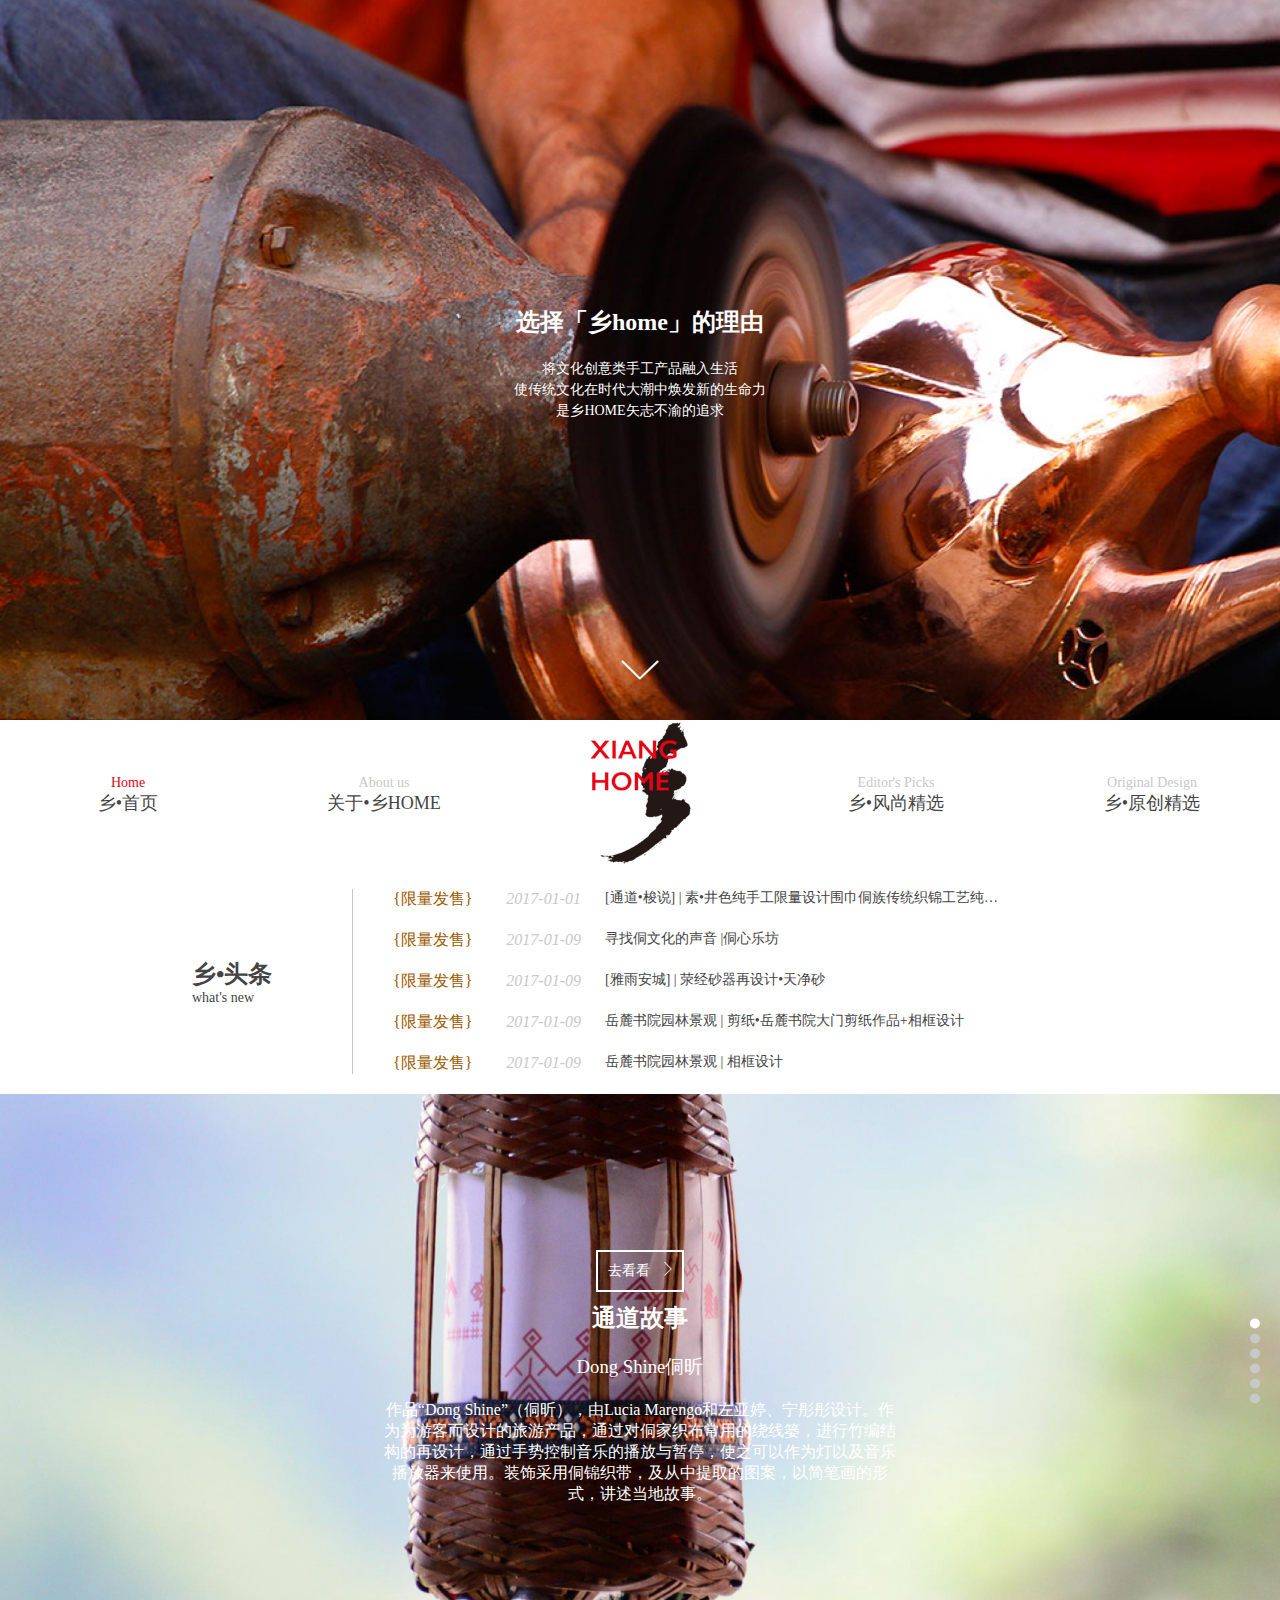
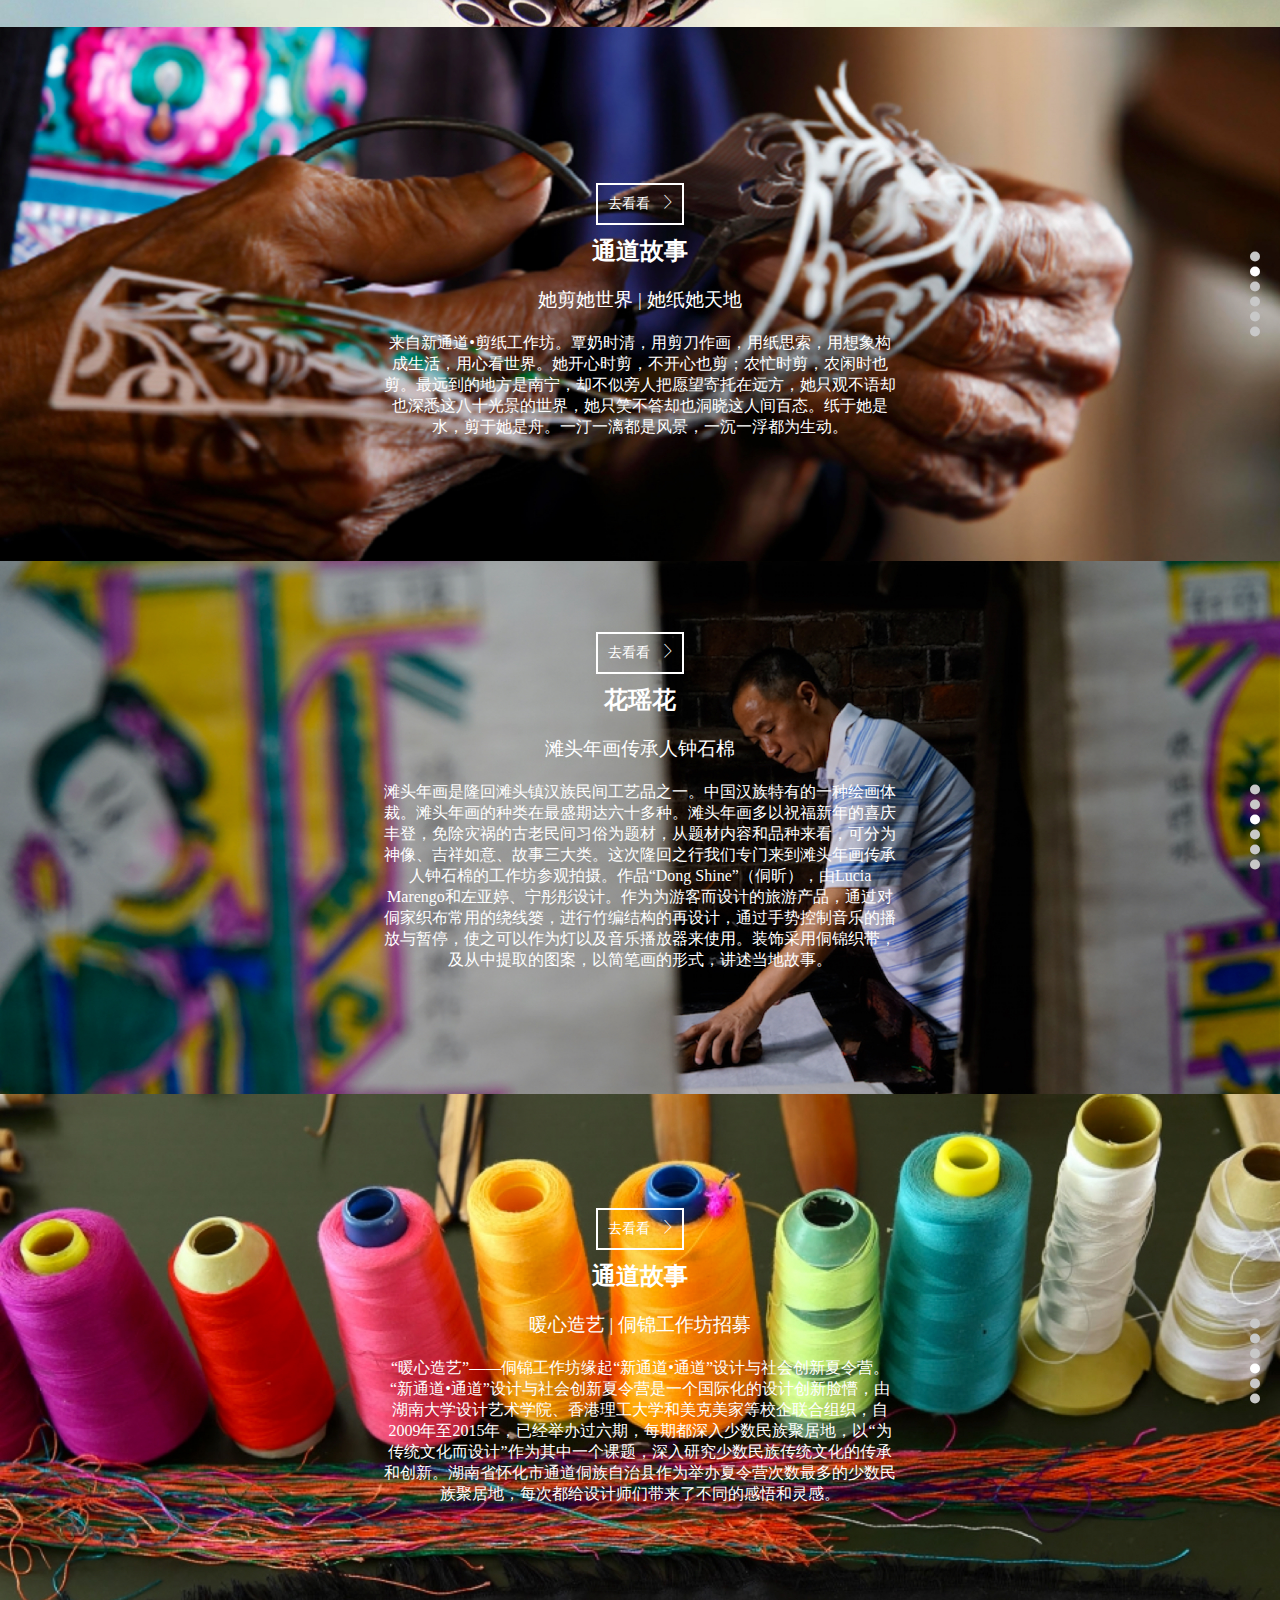
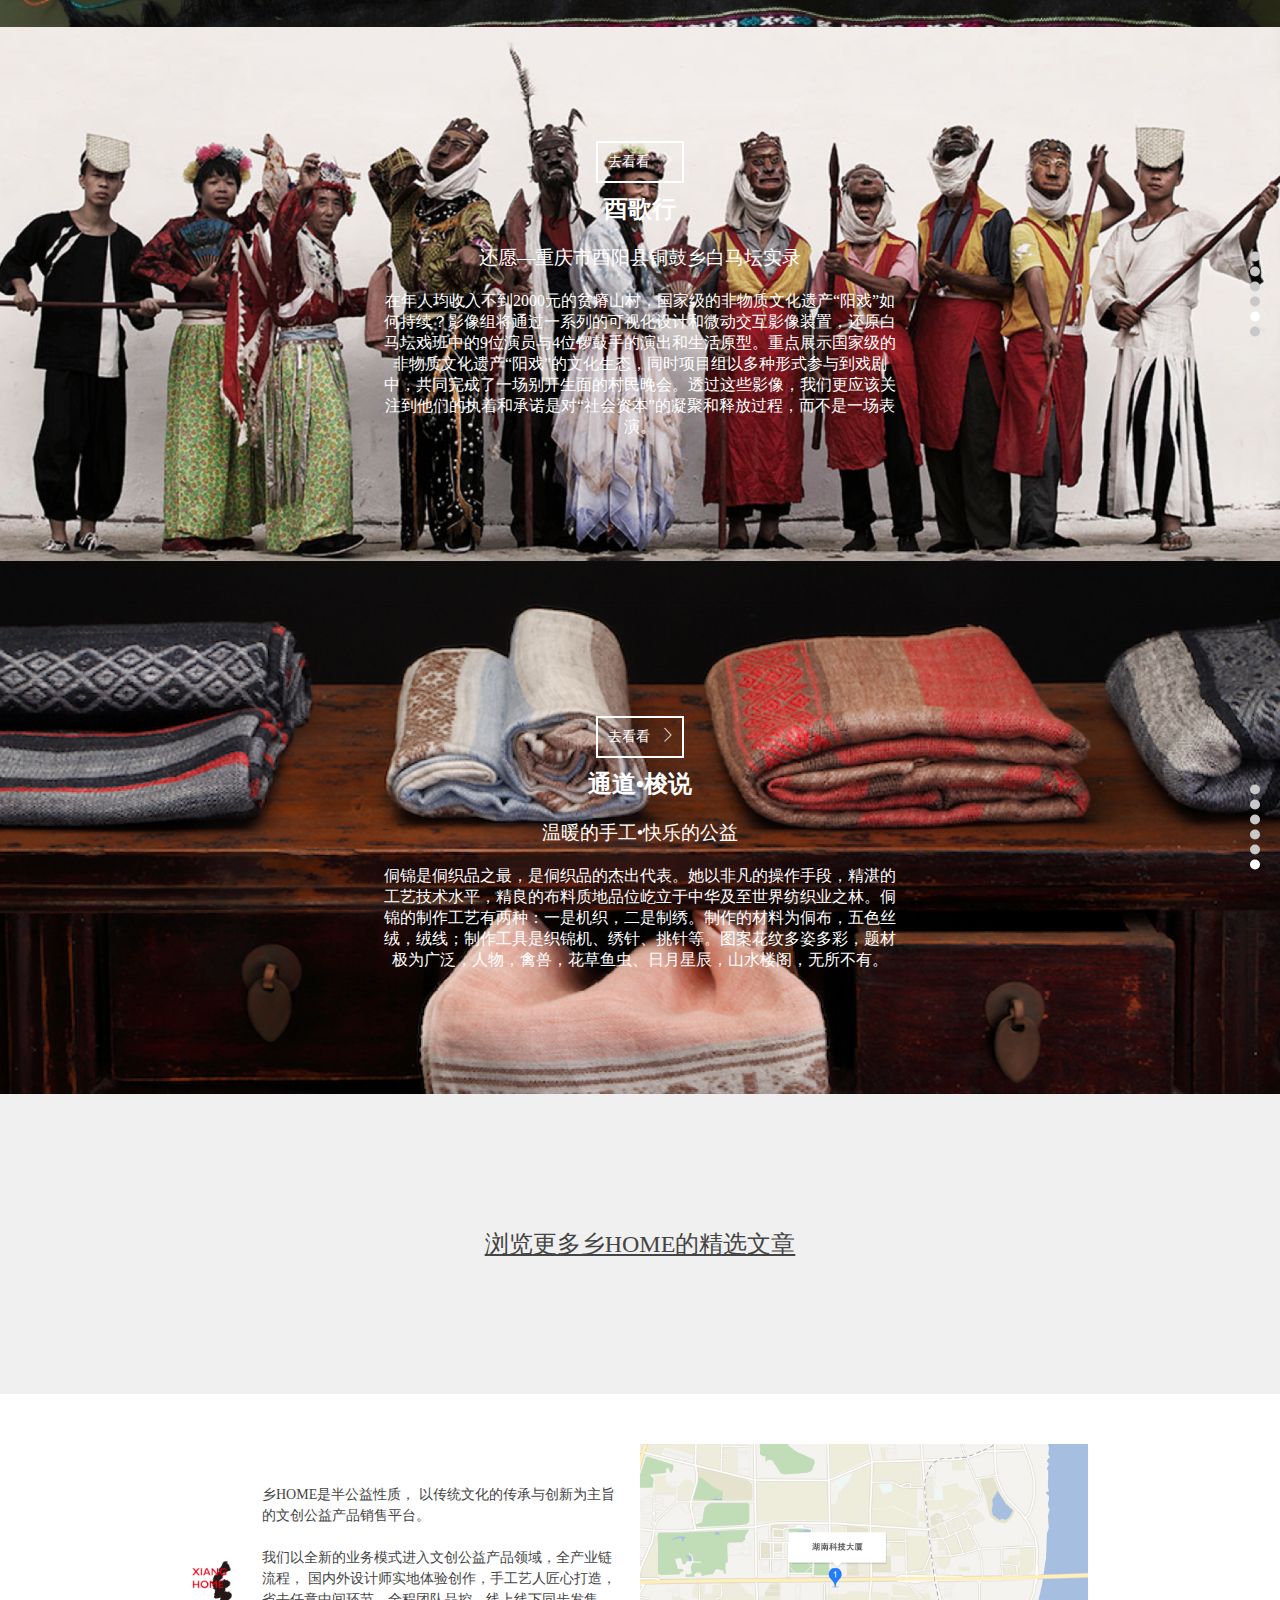
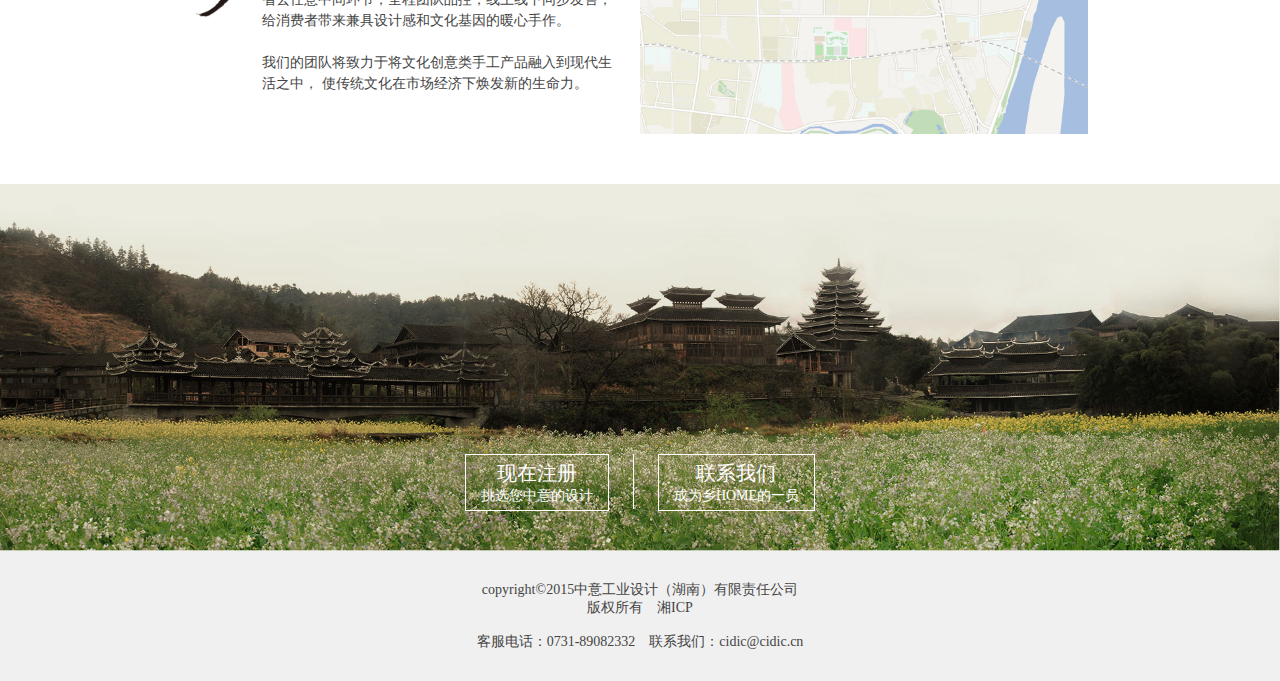
==== commit 169c6e86: "添加一些功能" ====
--- a/index.html
+++ b/index.html
@@ -7,7 +7,14 @@
     <link type="text/css" rel="stylesheet" href="static/css/src/main.css">
     <link type="text/css" rel="stylesheet" href="static/css/src/index.css">
 </head>
-<body>
+<body class="zyNoPaddingBody">
+<!--<h1 class="zyLogo zyLogoFixed">
+    <a href="index.html">
+        <img src="static/images/src/logo.png">
+    </a>
+</h1>-->
+<script src="logoFixed.js"></script>
+
 <section class="zyPageTop">
     <img src="data/images/index/1.jpg">
     <div class="zyInfo">
@@ -248,5 +255,34 @@
 var pageName="index";
 </script>
 <script src='static/js/src/common.js'></script>
+<script>
+    $(document).ready(function(){
+        var menuOffsetTop,timer;
+        var menuEl=$("#zyMenu"),bodyEl=$("body");
+        menuEl.removeClass("zyMenuFixed");
+        menuOffsetTop=menuEl.offset().top;
+        common.bindScroll(1080);
+        common.bindMouseMove(100);
+        $(window).scroll(function(){
+            if(timer){
+                clearTimeout(timer);
+            }
+            timer=setTimeout(function(){
+                if(window.scrollY>=menuOffsetTop){
+                    if(!menuEl.hasClass("zyMenuFixed")){
+                        menuEl.addClass("zyMenuFixed");
+                        bodyEl.removeClass("zyNoPaddingBody");
+                    }
+                }else{
+                    if(menuEl.hasClass("zyMenuFixed")){
+                        menuEl.removeClass("zyMenuFixed")
+                        bodyEl.addClass("zyNoPaddingBody");
+                    }
+
+                }
+            },100)
+        })
+    })
+</script>
 </body>
 </html>--- a/static/css/src/main.css
+++ b/static/css/src/main.css
@@ -1,8 +1,11 @@
 body{
-    padding: 0px;
+    padding: 149px 0px 0px 0px;
     margin: 0px;
     font-family: Arail,"Microsoft YaHei","Heiti";
     color: #444;
+}
+.zyNoPaddingBody{
+    padding-top:0px ;
 }
 a{
     text-decoration: none;
@@ -29,6 +32,15 @@
 .zyLogo img{
     width: auto;
     display: inline;
+}
+.zyLogoFixed{
+    position: fixed;
+    width: auto;
+    top:0px;
+    left:50%;
+    transform:translateX(-50%);
+    z-index: 9998;
+    margin: 0px;
 }
 .zyMain{
     width: 70%;
@@ -76,10 +88,16 @@
 
 /***************menu*****************/
 .zyMenu{
-    width: 80%;
+    width: 100%;
     margin: 0px auto;
     text-align: center;
     font-size: 0px;
+    background: #fff;
+}
+.zyMenuFixed{
+    position: fixed;
+    top:0px;
+    z-index: 9998;
 }
 .zyMenu li{
     width: 20%;
@@ -125,6 +143,47 @@
     background: #f0f0f0;
     font-size: 14px;
     padding: 30px 0px;
+}
+
+/*************大图文章块：首页、文章详情页***********************/
+.zyPostsItem{
+    position: relative;
+}
+.zyPostsItem .zyInfo{
+    position: absolute;
+    bottom:20%;
+    right:50%;
+    width: 40%;
+    transform:translateX(50%);
+    color: #fff;
+    text-align: center;
+}
+.zyPostsItem .zyLink{
+    padding: 10px;
+    border: 2px solid #fff;
+    color: #fff;
+    display: inline-block;
+    font-size: 14px;
+}
+.zyPostsItem .zyLink [class^="icon-"]{
+    margin-left: 10px;
+}
+.zyPostsItem .zyCategory{
+    margin: 10px 0px;
+}
+.zyPostsItem .zyTitle{
+    margin: 20px 10px;
+    font-weight: normal;
+}
+.zyPostsItem .zyMore{
+    background: #f0f0f0;
+    color: #444;
+    height: 300px;
+    line-height: 300px;
+    text-decoration: underline;
+    font-size: 24px;
+    display: block;
+    text-align: center;
 }
 
 /*********************lists***********************/
@@ -334,6 +393,16 @@
 }
 .zyComments{
 
+}
+.zyBlackout{
+    position: fixed;
+    background: #444;
+    opacity: 0.5;
+    top:0px;
+    left:0px;
+    height: 100%;
+    width: 100%;
+    z-index: 9997;
 }
 /**************文章详情页旁边的商品介绍**********************/
 .zySidePanel{
@@ -346,6 +415,7 @@
     background: #f0f0f0;
     box-sizing: border-box;
     transition:all 0.5s ease-in;
+    z-index: 9999;
 }
 .zySidePanel .zyExpand{
     position: absolute;
--- a/static/css/src/index.css
+++ b/static/css/src/index.css
@@ -44,46 +44,6 @@
     font-weight: normal;
     font-size: 14px;
     color: #444;
-}
-
-.zyPostsItem{
-    position: relative;
-}
-.zyPostsItem .zyInfo{
-    position: absolute;
-    bottom:20%;
-    right:50%;
-    width: 40%;
-    transform:translateX(50%);
-    color: #fff;
-    text-align: center;
-}
-.zyPostsItem .zyLink{
-    padding: 10px;
-    border: 2px solid #fff;
-    color: #fff;
-    display: inline-block;
-    font-size: 14px;
-}
-.zyPostsItem .zyLink [class^="icon-"]{
-    margin-left: 10px;
-}
-.zyPostsItem .zyCategory{
-    margin: 10px 0px;
-}
-.zyPostsItem .zyTitle{
-    margin: 20px 10px;
-    font-weight: normal;
-}
-.zyPostsItem .zyMore{
-    background: #f0f0f0;
-    color: #444;
-    height: 300px;
-    line-height: 300px;
-    text-decoration: underline;
-    font-size: 24px;
-    display: block;
-    text-align: center;
 }
 /*********************分页标志***************/
 .zyPagination{
